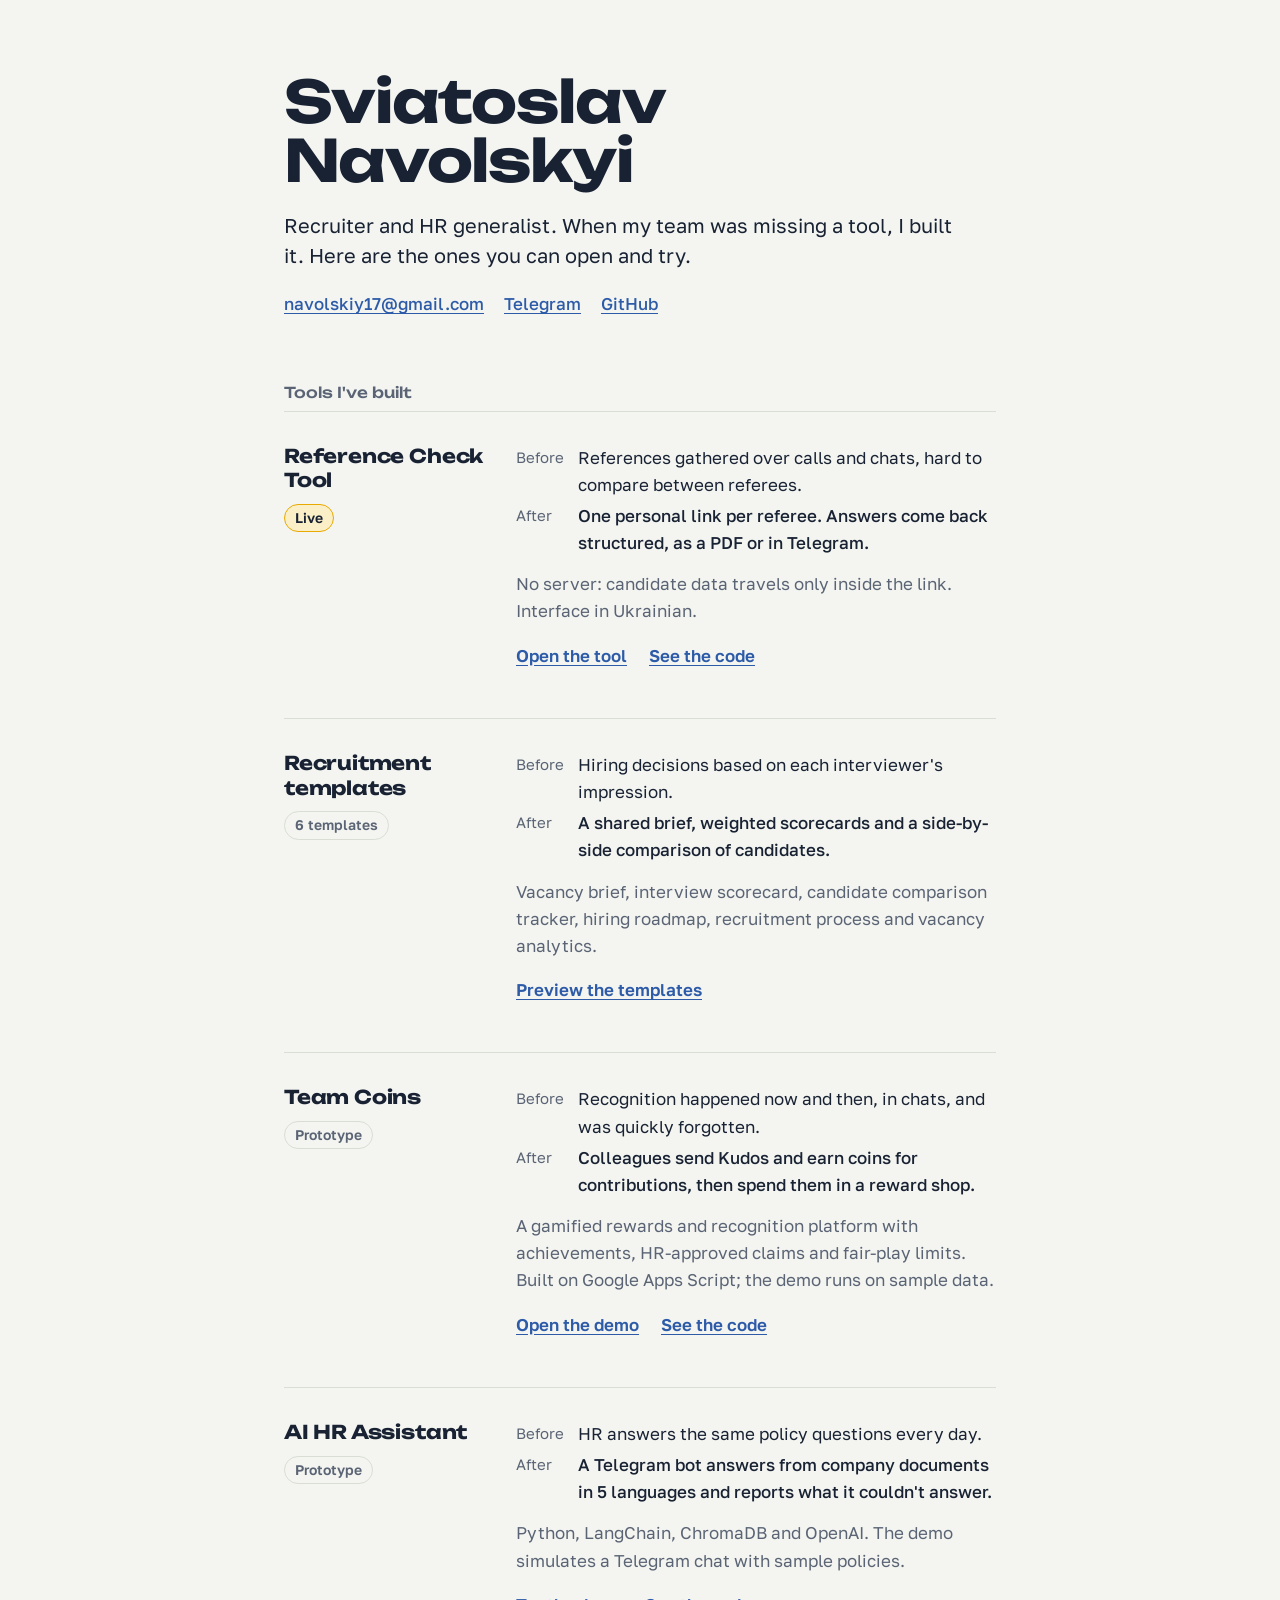
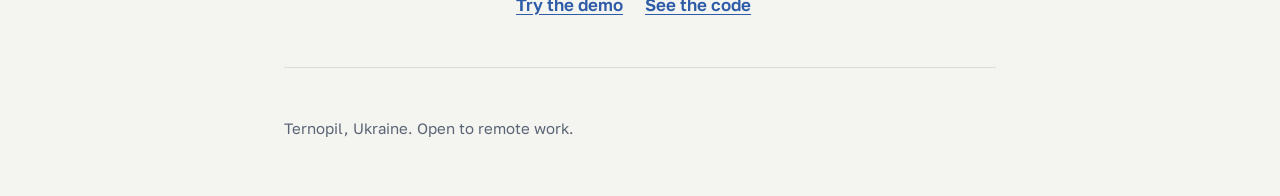
==== index.html @ fc84f604 "Add files via upload" ====
<!DOCTYPE html>
<html lang="en">
<head>
<meta charset="UTF-8">
<meta name="viewport" content="width=device-width, initial-scale=1">
<title>Sviatoslav Navolskyi · HR tools</title>
<meta name="description" content="Tools for recruitment and HR built by Sviatoslav Navolskyi: a reference check tool, recruitment templates, a rewards platform and an AI HR assistant.">
<link rel="preconnect" href="https://fonts.googleapis.com">
<link rel="preconnect" href="https://fonts.gstatic.com" crossorigin>
<link href="https://fonts.googleapis.com/css2?family=Unbounded:wght@500;700&family=Golos+Text:wght@400;500;600&display=swap" rel="stylesheet">
<style>
:root{
  --paper:#F4F5F1;
  --ink:#182233;
  --muted:#5A6474;
  --line:#D9DDD3;
  --sun:#E8A900;
  --sun-soft:#FBEFC7;
  --link:#2D5BA8;
  color-scheme: light;
}
@media (prefers-color-scheme: dark){
  :root{
    --paper:#141A24;
    --ink:#E9ECEF;
    --muted:#9AA4B2;
    --line:#2A3342;
    --sun:#F2BC1B;
    --sun-soft:#3A3115;
    --link:#8EB2F0;
    color-scheme: dark;
  }
}
*{box-sizing:border-box}
html{-webkit-text-size-adjust:100%}
body{
  margin:0;background:var(--paper);color:var(--ink);
  font:400 17px/1.6 'Golos Text', system-ui, -apple-system, 'Segoe UI', sans-serif;
}
.page{max-width:760px;margin:0 auto;padding:72px 24px 56px}
a{color:var(--link);text-underline-offset:3px}
a:focus-visible{outline:3px solid var(--sun);outline-offset:3px;border-radius:4px}

header h1{
  font:700 clamp(36px,7vw,58px)/1.02 'Unbounded', 'Golos Text', sans-serif;
  letter-spacing:-0.02em;margin:0 0 20px;
}
.lede{font-size:20px;line-height:1.5;max-width:34em;margin:0 0 20px}
.contacts{display:flex;flex-wrap:wrap;gap:6px 20px;margin:0;padding:0;list-style:none;font-weight:500}

main{margin-top:64px}
main h2{
  font:500 15px/1.4 'Unbounded', sans-serif;color:var(--muted);
  margin:0 0 8px;
}
.project{
  display:grid;grid-template-columns:200px 1fr;gap:8px 32px;
  padding:32px 0;border-top:1px solid var(--line);
}
.project:last-child{border-bottom:1px solid var(--line)}
.project h3{font:700 19px/1.3 'Unbounded', sans-serif;margin:0 0 10px;letter-spacing:-0.01em}
.status{
  display:inline-block;font-size:14px;font-weight:600;
  padding:2px 10px;border-radius:999px;border:1px solid var(--line);color:var(--muted);
}
.status.live{background:var(--sun-soft);border-color:var(--sun);color:var(--ink)}
.shift{margin:0 0 14px;display:grid;grid-template-columns:auto 1fr;gap:4px 14px}
.shift dt{color:var(--muted);font-size:15px;padding-top:1px}
.shift dd{margin:0}
.shift dd.after{font-weight:500}
.what{margin:0 0 14px;color:var(--muted)}
.links{display:flex;flex-wrap:wrap;gap:6px 22px;font-weight:600}

footer{margin-top:48px;color:var(--muted);font-size:15px}

@media (max-width:640px){
  .page{padding:48px 20px 40px}
  .project{grid-template-columns:1fr;gap:4px}
  .lede{font-size:18px}
}
</style>
</head>
<body>
<div class="page">
  <header>
    <h1>Sviatoslav Navolskyi</h1>
    <p class="lede">Recruiter and HR generalist. When my team was missing a tool, I built it. Here are the ones you can open and try.</p>
    <ul class="contacts">
      <li><a href="mailto:navolskiy17@gmail.com">navolskiy17@gmail.com</a></li>
      <li><a href="https://t.me/sviatoslav_nv">Telegram</a></li>
      <li><a href="https://github.com/Sviatoslav43">GitHub</a></li>
    </ul>
  </header>

  <main>
    <h2>Tools I've built</h2>

    <article class="project">
      <div>
        <h3>Reference Check Tool</h3>
        <span class="status live">Live</span>
      </div>
      <div>
        <dl class="shift">
          <dt>Before</dt><dd>References gathered over calls and chats, hard to compare between referees.</dd>
          <dt>After</dt><dd class="after">One personal link per referee. Answers come back structured, as a PDF or in Telegram.</dd>
        </dl>
        <p class="what">No server: candidate data travels only inside the link. Interface in Ukrainian.</p>
        <p class="links">
          <a href="reference-check/">Open the tool</a>
          <a href="https://github.com/Sviatoslav43/Sviatoslav43.github.io/tree/main/reference-check">See the code</a>
        </p>
      </div>
    </article>

    <article class="project">
      <div>
        <h3>Recruitment templates</h3>
        <span class="status">6 templates</span>
      </div>
      <div>
        <dl class="shift">
          <dt>Before</dt><dd>Hiring decisions based on each interviewer's impression.</dd>
          <dt>After</dt><dd class="after">A shared brief, weighted scorecards and a side-by-side comparison of candidates.</dd>
        </dl>
        <p class="what">Vacancy brief, interview scorecard, candidate comparison tracker, hiring roadmap, recruitment process and vacancy analytics.</p>
        <p class="links">
          <a href="hr-templates/">Preview the templates</a>
        </p>
      </div>
    </article>

    <article class="project">
      <div>
        <h3>Team Coins</h3>
        <span class="status">Prototype</span>
      </div>
      <div>
        <dl class="shift">
          <dt>Before</dt><dd>Recognition happened now and then, in chats, and was quickly forgotten.</dd>
          <dt>After</dt><dd class="after">Colleagues send Kudos and earn coins for contributions, then spend them in a reward shop.</dd>
        </dl>
        <p class="what">A gamified rewards and recognition platform with achievements, HR-approved claims and fair-play limits. Built on Google Apps Script; the demo runs on sample data.</p>
        <p class="links">
          <a href="team-coins/demo/">Open the demo</a>
          <a href="https://github.com/Sviatoslav43/Sviatoslav43.github.io/tree/main/team-coins">See the code</a>
        </p>
      </div>
    </article>

    <article class="project">
      <div>
        <h3>AI HR Assistant</h3>
        <span class="status">Prototype</span>
      </div>
      <div>
        <dl class="shift">
          <dt>Before</dt><dd>HR answers the same policy questions every day.</dd>
          <dt>After</dt><dd class="after">A Telegram bot answers from company documents in 5 languages and reports what it couldn't answer.</dd>
        </dl>
        <p class="what">Python, LangChain, ChromaDB and OpenAI. The demo simulates a Telegram chat with sample policies.</p>
        <p class="links">
          <a href="hr-assistant-bot/demo/">Try the demo</a>
          <a href="https://github.com/Sviatoslav43/Sviatoslav43.github.io/tree/main/hr-assistant-bot">See the code</a>
        </p>
      </div>
    </article>
  </main>

  <footer>Ternopil, Ukraine. Open to remote work.</footer>
</div>
</body>
</html>
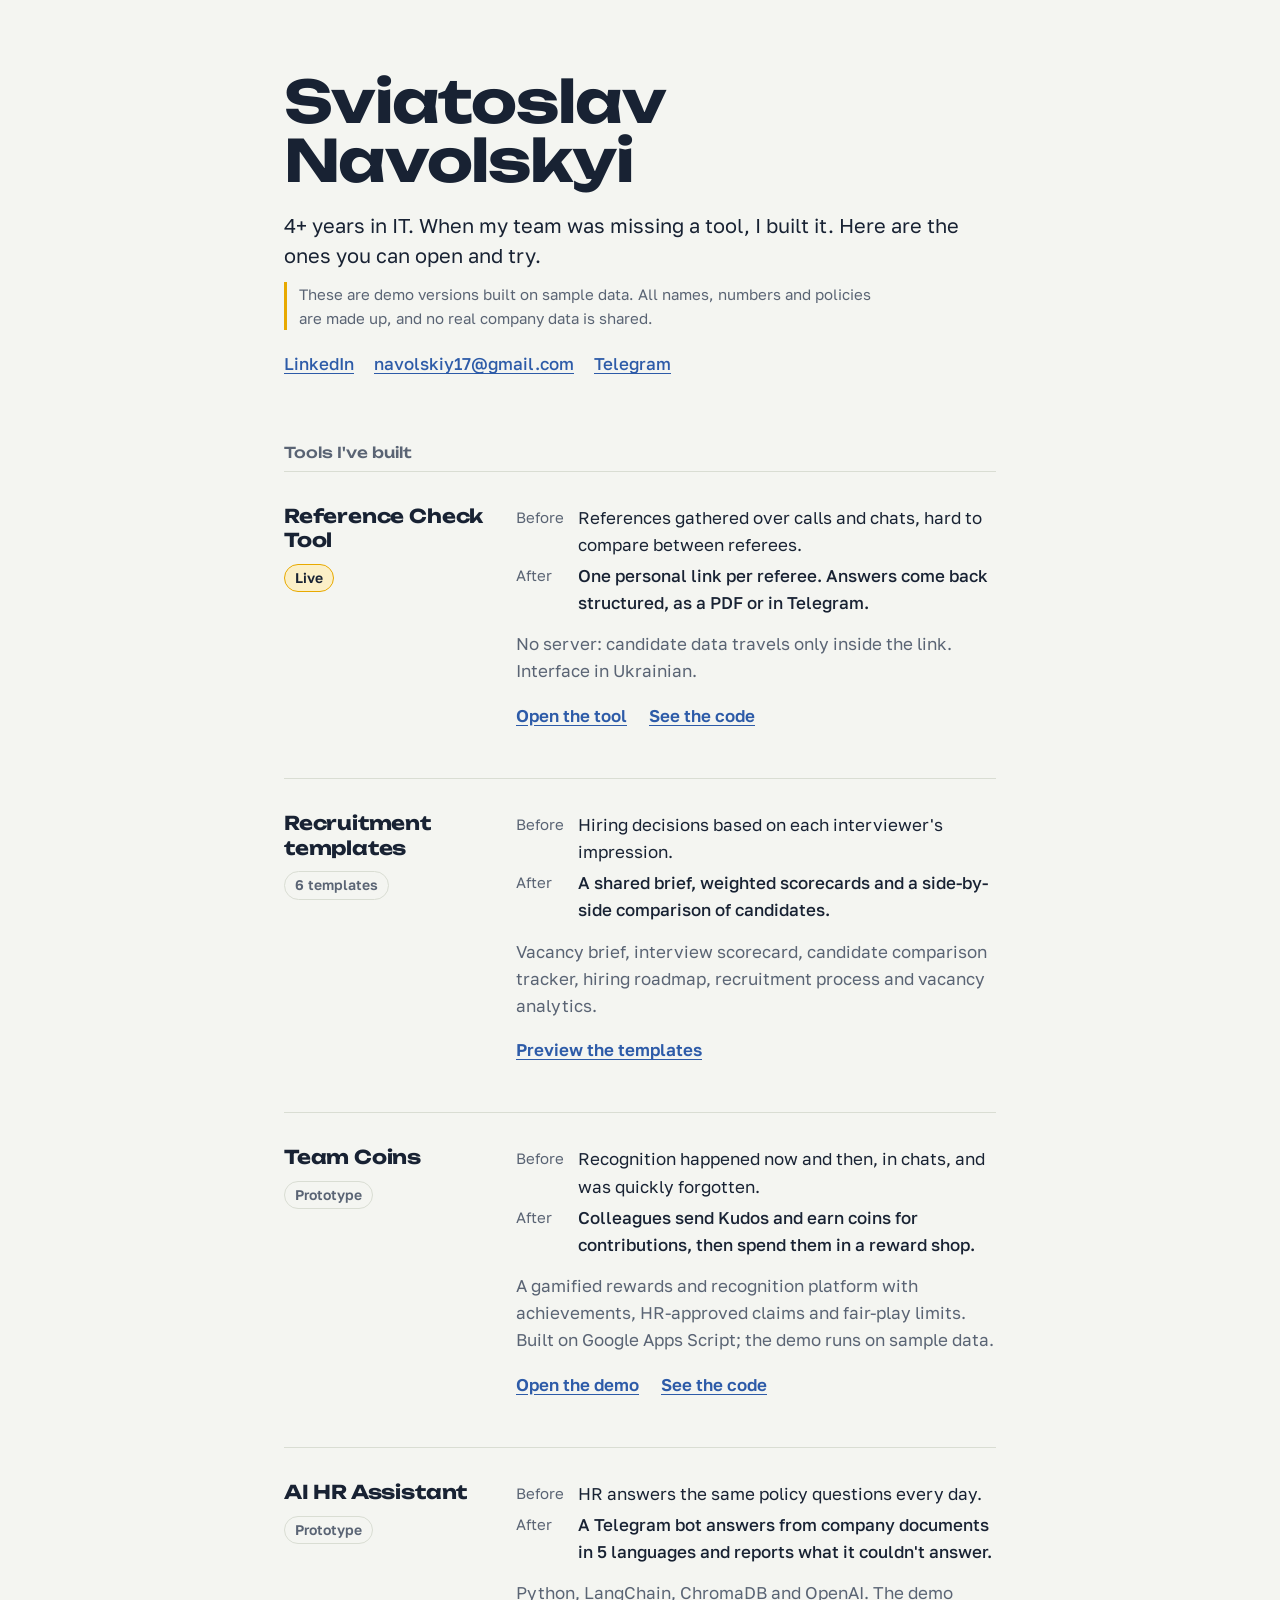
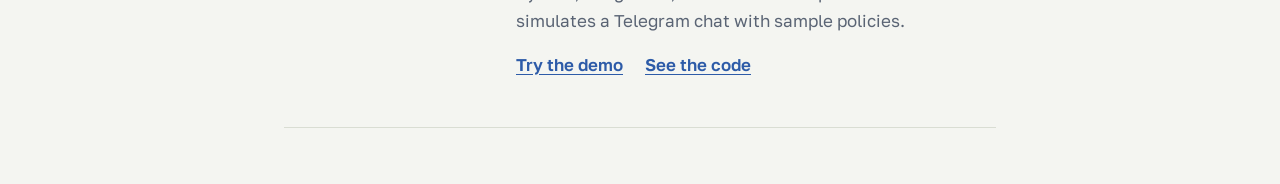
==== commit 63cd932e: "Add files via upload" ====
--- a/index.html
+++ b/index.html
@@ -4,7 +4,7 @@
 <meta charset="UTF-8">
 <meta name="viewport" content="width=device-width, initial-scale=1">
 <title>Sviatoslav Navolskyi · HR tools</title>
-<meta name="description" content="Tools for recruitment and HR built by Sviatoslav Navolskyi: a reference check tool, recruitment templates, a rewards platform and an AI HR assistant.">
+<meta name="description" content="Tools built by Sviatoslav Navolskyi: a reference check tool, recruitment templates, a rewards platform and an AI HR assistant.">
 <link rel="preconnect" href="https://fonts.googleapis.com">
 <link rel="preconnect" href="https://fonts.gstatic.com" crossorigin>
 <link href="https://fonts.googleapis.com/css2?family=Unbounded:wght@500;700&family=Golos+Text:wght@400;500;600&display=swap" rel="stylesheet">
@@ -46,6 +46,7 @@
   letter-spacing:-0.02em;margin:0 0 20px;
 }
 .lede{font-size:20px;line-height:1.5;max-width:34em;margin:0 0 20px}
+.note{font-size:15px;color:var(--muted);max-width:40em;margin:-8px 0 20px;padding-left:12px;border-left:3px solid var(--sun)}
 .contacts{display:flex;flex-wrap:wrap;gap:6px 20px;margin:0;padding:0;list-style:none;font-weight:500}
 
 main{margin-top:64px}
@@ -71,7 +72,6 @@
 .what{margin:0 0 14px;color:var(--muted)}
 .links{display:flex;flex-wrap:wrap;gap:6px 22px;font-weight:600}
 
-footer{margin-top:48px;color:var(--muted);font-size:15px}
 
 @media (max-width:640px){
   .page{padding:48px 20px 40px}
@@ -84,11 +84,12 @@
 <div class="page">
   <header>
     <h1>Sviatoslav Navolskyi</h1>
-    <p class="lede">Recruiter and HR generalist. When my team was missing a tool, I built it. Here are the ones you can open and try.</p>
+    <p class="lede">4+ years in IT. When my team was missing a tool, I built it. Here are the ones you can open and try.</p>
+    <p class="note">These are demo versions built on sample data. All names, numbers and policies are made up, and no real company data is shared.</p>
     <ul class="contacts">
+      <li><a href="https://www.linkedin.com/in/sviatoslav-navolskyi/">LinkedIn</a></li>
       <li><a href="mailto:navolskiy17@gmail.com">navolskiy17@gmail.com</a></li>
       <li><a href="https://t.me/sviatoslav_nv">Telegram</a></li>
-      <li><a href="https://github.com/Sviatoslav43">GitHub</a></li>
     </ul>
   </header>
 
@@ -167,7 +168,6 @@
     </article>
   </main>
 
-  <footer>Ternopil, Ukraine. Open to remote work.</footer>
 </div>
 </body>
 </html>
